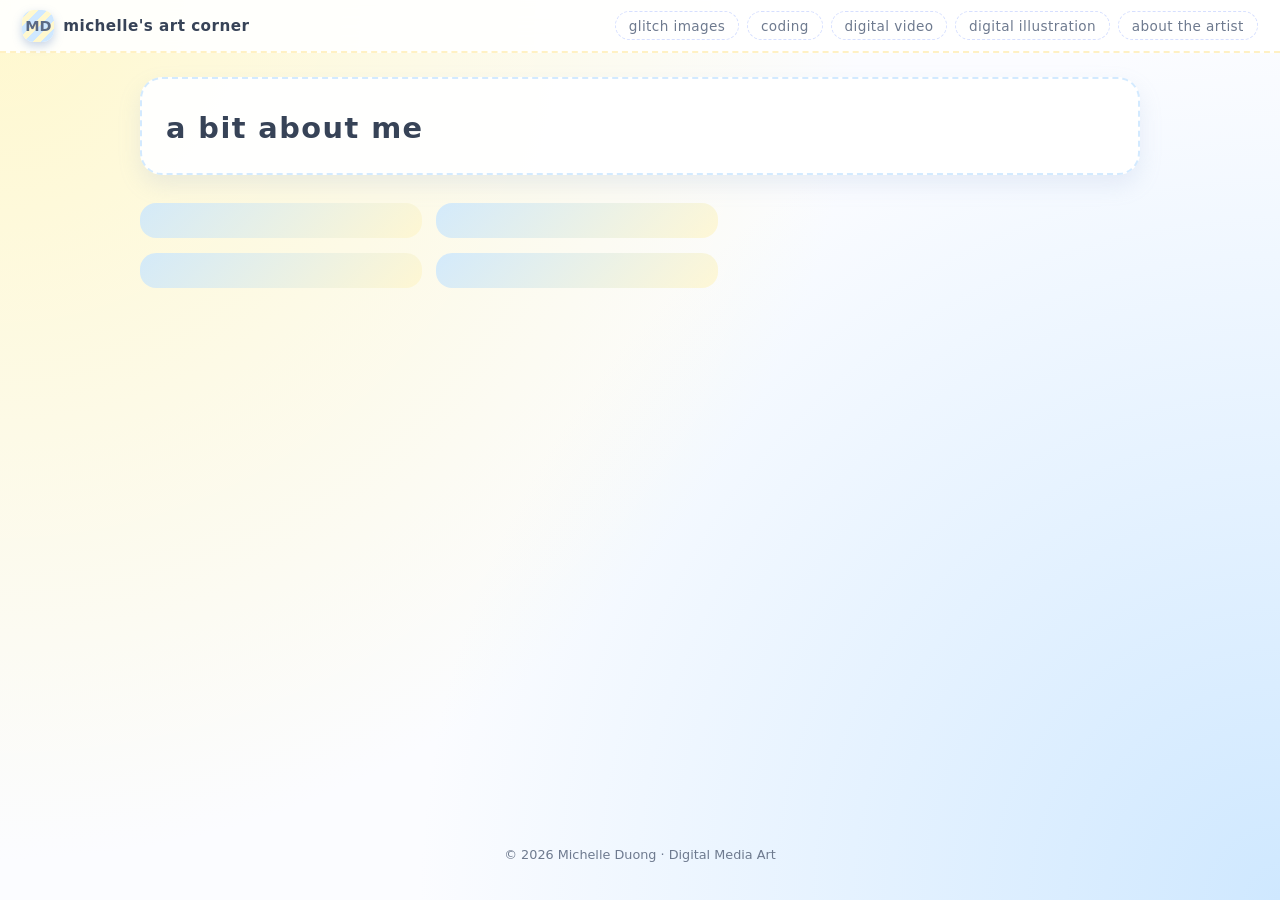
==== about.html @ b40e8d47 "Update about.html" ====
<!DOCTYPE html>
<html lang="en">
  <head>
    <meta charset="UTF-8" />
    <meta name="viewport" content="width=device-width, initial-scale=1.0" />
    <title>About Me</title>
    <link rel="stylesheet" href="styles.css" />
  </head>
  <body>
    <header class="site-header">
      <div class="logo-area">
        <span class="logo-mark">MD</span>
        <span class="logo-text">michelle's art corner</span>
      </div>
      <nav class="main-nav">
        <a href="glitch-images.html">Glitch Images</a>
        <a href="coding.html">Coding</a>
        <a href="digital-video.html">Digital Video</a>
        <a href="digital-illustration.html">Digital Illustration</a>
        <a href="about.html">About the Artist</a>
      </nav>
    </header>

    <main class="page">
      <header class="page-header">
        <h1 class="page-title">a bit about me</h1>
      </header>

      <section class="page-content">
        <div class="placeholder-grid">
          <div class="placeholder-tile"></div>
          <div class="placeholder-tile"></div>
          <div class="placeholder-tile"></div>
          <div class="placeholder-tile"></div>
        </div>
      </section>
    </main>

    <footer class="site-footer">
      <p>&copy; <span id="year"></span> Michelle Duong · Digital Media Art</p>
    </footer>
    <script>
      document.getElementById("year").textContent = new Date().getFullYear();
    </script>
  </body>
</html>
---- styles.css ----
:root {
  --blue-soft: #cfe8ff;
  --blue-deep: #7aa7e6;
  --yellow-soft: #fff8ce;
  --yellow-deep: #ffdf7d;
  --pink-soft: #ffd7ec;
  --text-main: #374357;
  --text-muted: #6e7a8f;
  --bg-main: #fbfcff;
  --card-radius: 20px;
  --shadow-soft: 0 12px 28px rgba(120, 150, 200, 0.18);
}

*,
*::before,
*::after {
  box-sizing: border-box;
}

body {
  margin: 0;
  font-family: "Comic Neue", system-ui, -apple-system, BlinkMacSystemFont,
    "Segoe UI", sans-serif;
  background:
    radial-gradient(circle at top left, var(--yellow-soft), transparent 55%),
    radial-gradient(circle at bottom right, var(--blue-soft), transparent 55%),
    var(--bg-main);
  color: var(--text-main);
  min-height: 100vh;
  display: flex;
  flex-direction: column;
}

a {
  color: inherit;
  text-decoration: none;
}

.site-header {
  position: sticky;
  top: 0;
  z-index: 10;
  backdrop-filter: blur(18px);
  background: rgba(255, 255, 255, 0.9);
  border-bottom: 2px dashed rgba(255, 240, 190, 0.9);
  display: flex;
  align-items: center;
  justify-content: space-between;
  padding: 0.6rem 1.4rem;
}

.logo-area {
  display: flex;
  align-items: center;
  gap: 0.55rem;
}

.logo-mark {
  width: 32px;
  height: 32px;
  border-radius: 12px;
  background: repeating-linear-gradient(
      135deg,
      var(--blue-soft),
      var(--blue-soft) 6px,
      var(--yellow-soft) 6px,
      var(--yellow-soft) 12px
    );
  display: flex;
  align-items: center;
  justify-content: center;
  font-weight: 700;
  font-size: 0.9rem;
  color: #5a6a85;
  box-shadow: 0 4px 10px rgba(120, 150, 200, 0.4);
}

.logo-text {
  font-weight: 600;
  font-size: 0.95rem;
  letter-spacing: 0.03em;
  text-transform: lowercase;
  color: var(--text-main);
}

.main-nav {
  display: flex;
  align-items: center;
  gap: 0.5rem;
  flex-wrap: wrap;
}

.main-nav a {
  padding: 0.35rem 0.8rem;
  border-radius: 999px;
  font-size: 0.85rem;
  letter-spacing: 0.03em;
  text-transform: lowercase;
  color: var(--text-muted);
  background: rgba(255, 255, 255, 0.9);
  border: 1px dashed rgba(210, 220, 255, 0.9);
  transition: all 0.16s ease-out;
}

.main-nav a:hover,
.main-nav a:focus {
  background: var(--yellow-soft);
  border-color: rgba(255, 210, 140, 0.9);
  color: var(--text-main);
  box-shadow: 0 6px 12px rgba(180, 160, 120, 0.25);
  transform: translateY(-1px) rotate(-1deg);
}

.page {
  width: 100%;
  max-width: 1040px;
  margin: 1.5rem auto 2.5rem;
  padding: 0 1.25rem;
  flex: 1;
}

.hero {
  text-align: center;
  padding: 2.2rem 1.5rem 2rem;
  border-radius: 26px;
  background:
    repeating-linear-gradient(
      135deg,
      rgba(255, 248, 206, 0.95),
      rgba(255, 248, 206, 0.95) 10px,
      rgba(207, 232, 255, 0.96) 10px,
      rgba(207, 232, 255, 0.96) 20px
    );
  box-shadow: var(--shadow-soft);
  position: relative;
  overflow: hidden;
}

.hero-tag {
  display: inline-flex;
  align-items: center;
  gap: 0.4rem;
  padding: 0.3rem 0.9rem;
  border-radius: 999px;
  background: rgba(255, 255, 255, 0.96);
  color: var(--text-muted);
  font-size: 0.8rem;
  letter-spacing: 0.09em;
  text-transform: lowercase;
  position: relative;
  z-index: 1;
}

.hero-tag::before {
  content: "✶";
  font-size: 0.9rem;
  color: var(--blue-deep);
}

.hero-title {
  margin: 1.1rem 0 0.4rem;
  font-size: clamp(2.2rem, 5vw, 3rem);
  letter-spacing: 0.06em;
  text-transform: lowercase;
  color: var(--text-main);
  position: relative;
  z-index: 1;
}

.hero-subtitle {
  margin: 0;
  max-width: 30rem;
  margin-inline: auto;
  font-size: 0.98rem;
  line-height: 1.5;
  color: var(--text-muted);
  position: relative;
  z-index: 1;
}

.grid {
  display: grid;
  grid-template-columns: repeat(auto-fit, minmax(230px, 1fr));
  gap: 1.3rem;
  margin-top: 2.25rem;
}

.card {
  padding: 1.4rem 1.3rem;
  border-radius: var(--card-radius);
  background: rgba(255, 255, 255, 0.94);
  border: 2px dashed rgba(255, 230, 190, 0.9);
  box-shadow: 0 6px 14px rgba(180, 170, 150, 0.16);
  transition: transform 0.16s ease-out, box-shadow 0.16s ease-out,
    background 0.16s ease-out;
}

.card:hover,
.card:focus {
  transform: translateY(-2px) rotate(-1.2deg);
  box-shadow: 0 10px 22px rgba(180, 170, 150, 0.28);
  background: radial-gradient(circle at top left, var(--pink-soft), #ffffff);
}

.card h2 {
  margin: 0 0 0.4rem;
  font-size: 1.15rem;
}

.card p {
  margin: 0;
  font-size: 0.9rem;
  color: var(--text-muted);
}

.card-wide {
  grid-column: 1 / -1;
}

.page-header {
  padding: 2rem 1.5rem 1.4rem;
  border-radius: 22px;
  background: rgba(255, 255, 255, 0.95);
  border: 2px dashed rgba(207, 232, 255, 0.9);
  box-shadow: 0 10px 22px rgba(150, 170, 210, 0.18);
  margin-bottom: 1.75rem;
}

.page-title {
  margin: 0 0 0.35rem;
  font-size: 1.8rem;
  letter-spacing: 0.05em;
  text-transform: lowercase;
}

.page-subtitle {
  margin: 0;
  font-size: 0.95rem;
  color: var(--text-muted);
  max-width: 30rem;
}

.page-content {
  display: grid;
  grid-template-columns: minmax(0, 1.6fr) minmax(0, 1.1fr);
  gap: 1.5rem;
  align-items: flex-start;
}

.note-card {
  padding: 1.3rem 1.2rem;
  border-radius: var(--card-radius);
  background: rgba(255, 255, 255, 0.9);
  border: 1px dashed rgba(106, 155, 216, 0.4);
  font-size: 0.9rem;
  color: var(--text-muted);
}

.note-card strong {
  color: var(--text-main);
}

.placeholder-grid {
  display: grid;
  grid-template-columns: repeat(2, minmax(0, 1fr));
  gap: 0.9rem;
}

.placeholder-tile {
  border-radius: 16px;
  padding: 1.1rem 1rem;
  background: linear-gradient(
    135deg,
    rgba(201, 230, 255, 0.8),
    rgba(255, 246, 205, 0.8)
  );
  font-size: 0.85rem;
  color: var(--text-main);
}

.placeholder-label {
  font-size: 0.75rem;
  letter-spacing: 0.1em;
  text-transform: uppercase;
  color: var(--text-muted);
  margin-bottom: 0.3rem;
}

.site-footer {
  padding: 1.3rem 1.5rem 1.6rem;
  text-align: center;
  font-size: 0.8rem;
  color: var(--text-muted);
}

@media (max-width: 720px) {
  .site-header {
    flex-direction: column;
    align-items: flex-start;
    gap: 0.5rem;
  }

  .page {
    margin-top: 1.1rem;
  }

  .hero {
    padding: 1.9rem 1.3rem 1.7rem;
  }

  .page-content {
    grid-template-columns: minmax(0, 1fr);
  }
}
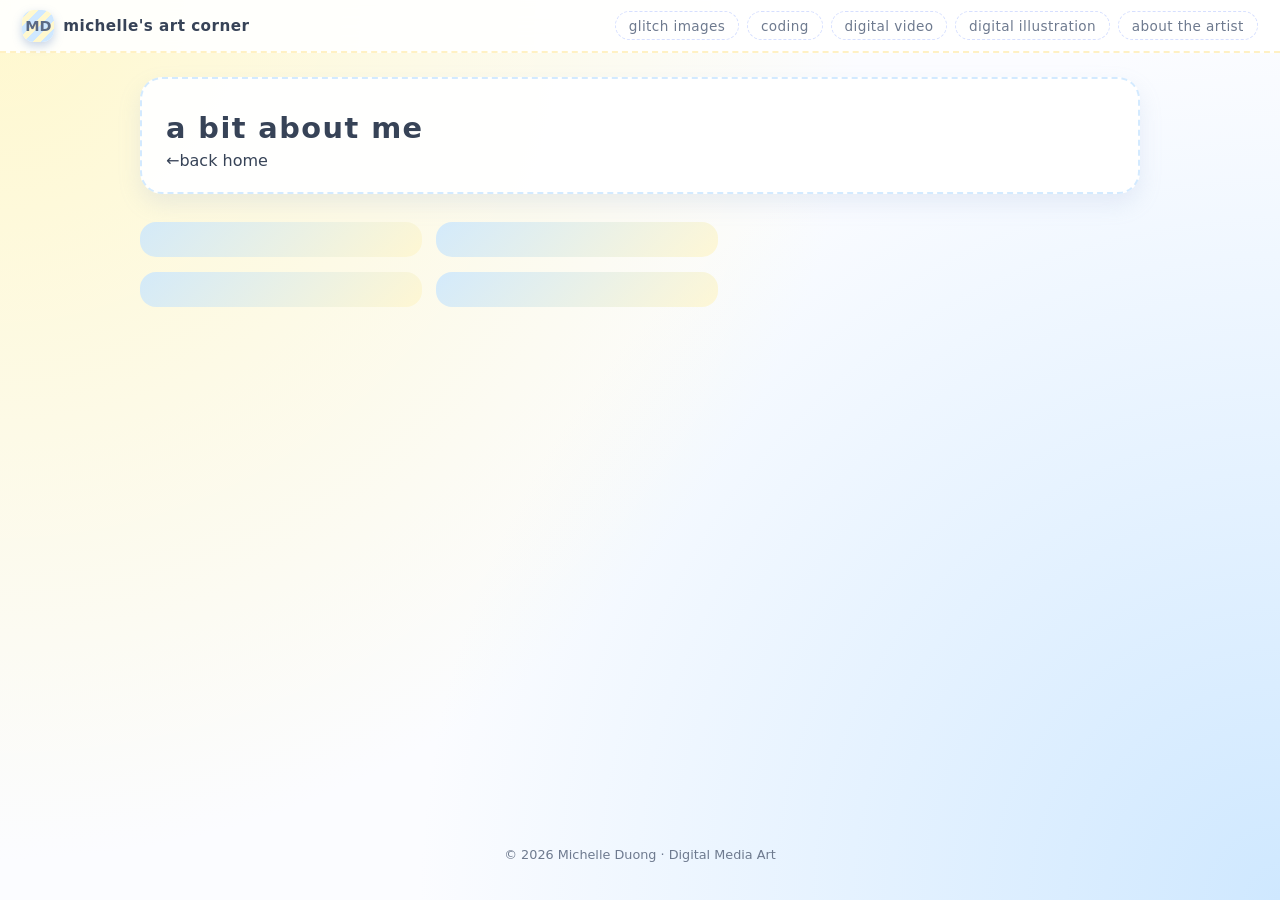
==== commit 19350991: "Update about.html" ====
--- a/about.html
+++ b/about.html
@@ -24,6 +24,7 @@
     <main class="page">
       <header class="page-header">
         <h1 class="page-title">a bit about me</h1>
+        <a class="back-home" href="index.html"><span>←</span>back home</a>
       </header>
 
       <section class="page-content">
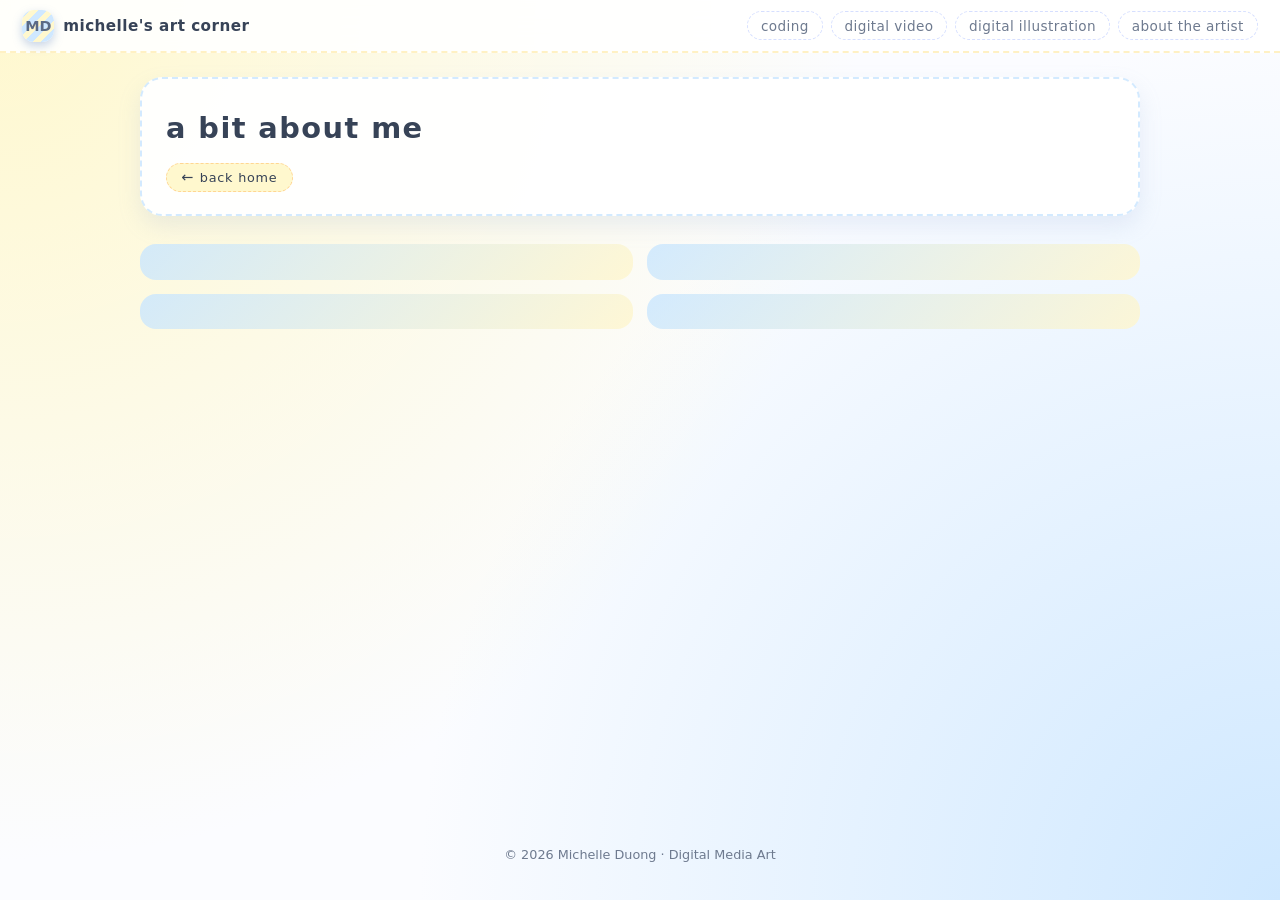
==== commit ddacfd6a: "Update about.html" ====
--- a/about.html
+++ b/about.html
@@ -13,7 +13,6 @@
         <span class="logo-text">michelle's art corner</span>
       </div>
       <nav class="main-nav">
-        <a href="glitch-images.html">Glitch Images</a>
         <a href="coding.html">Coding</a>
         <a href="digital-video.html">Digital Video</a>
         <a href="digital-illustration.html">Digital Illustration</a>
--- a/styles.css
+++ b/styles.css
@@ -226,6 +226,33 @@
   margin-bottom: 1.75rem;
 }
 
+.back-home {
+  display: inline-flex;
+  align-items: center;
+  gap: 0.35rem;
+  margin-top: 0.75rem;
+  padding: 0.35rem 0.9rem;
+  border-radius: 999px;
+  background: var(--yellow-soft);
+  border: 1px dashed rgba(255, 210, 140, 0.9);
+  font-size: 0.8rem;
+  letter-spacing: 0.06em;
+  text-transform: lowercase;
+  color: var(--text-main);
+  cursor: pointer;
+  transition: transform 0.12s ease-out, box-shadow 0.12s ease-out;
+}
+
+.back-home span {
+  font-size: 0.9rem;
+}
+
+.back-home:hover,
+.back-home:focus {
+  transform: translateY(-1px);
+  box-shadow: 0 6px 12px rgba(180, 160, 120, 0.28);
+}
+
 .page-title {
   margin: 0 0 0.35rem;
   font-size: 1.8rem;
@@ -242,9 +269,13 @@
 
 .page-content {
   display: grid;
-  grid-template-columns: minmax(0, 1.6fr) minmax(0, 1.1fr);
+  grid-template-columns: minmax(0, 1fr);
   gap: 1.5rem;
   align-items: flex-start;
+}
+
+.page-content.two-col {
+  grid-template-columns: minmax(0, 1.6fr) minmax(0, 1.1fr);
 }
 
 .note-card {
@@ -264,6 +295,76 @@
   display: grid;
   grid-template-columns: repeat(2, minmax(0, 1fr));
   gap: 0.9rem;
+}
+
+.glitch-gallery {
+  display: grid;
+  grid-template-columns: repeat(3, minmax(0, 1fr));
+  gap: 0.9rem;
+}
+
+.glitch-gallery .placeholder-tile {
+  padding: 0.75rem;
+}
+
+.glitch-gallery img {
+  width: 100%;
+  height: auto;
+  display: block;
+  border-radius: 14px;
+}
+
+.coding-gallery {
+  display: grid;
+  grid-template-columns: repeat(3, minmax(0, 1fr));
+  gap: 0.9rem;
+}
+
+.coding-card {
+  border-radius: 16px;
+  padding: 0.75rem;
+  background: linear-gradient(
+    135deg,
+    rgba(201, 230, 255, 0.8),
+    rgba(255, 246, 205, 0.8)
+  );
+}
+
+.coding-card img {
+  width: 100%;
+  height: auto;
+  display: block;
+  border-radius: 14px;
+}
+
+.coding-links {
+  display: grid;
+  gap: 0.45rem;
+  margin-top: 0.65rem;
+}
+
+.coding-links a {
+  display: inline-flex;
+  align-items: center;
+  justify-content: center;
+  padding: 0.35rem 0.75rem;
+  border-radius: 999px;
+  background: rgba(255, 255, 255, 0.85);
+  border: 1px dashed rgba(210, 220, 255, 0.95);
+  font-size: 0.82rem;
+  text-transform: lowercase;
+  letter-spacing: 0.03em;
+  color: var(--text-muted);
+  transition: transform 0.12s ease-out, box-shadow 0.12s ease-out,
+    background 0.12s ease-out;
+}
+
+.coding-links a:hover,
+.coding-links a:focus {
+  background: #fff;
+  color: var(--text-main);
+  transform: translateY(-1px);
+  box-shadow: 0 6px 12px rgba(150, 170, 210, 0.22);
 }
 
 .placeholder-tile {
@@ -278,6 +379,94 @@
   color: var(--text-main);
 }
 
+.video-grid {
+  display: grid;
+  grid-template-columns: repeat(2, minmax(0, 1fr));
+  gap: 1rem;
+}
+
+.video-card {
+  border-radius: 16px;
+  padding: 0.75rem;
+  background: linear-gradient(
+    135deg,
+    rgba(201, 230, 255, 0.8),
+    rgba(255, 246, 205, 0.8)
+  );
+  cursor: pointer;
+  transition: transform 0.14s ease-out, box-shadow 0.14s ease-out;
+}
+
+.video-card:hover,
+.video-card:focus-within {
+  transform: translateY(-2px);
+  box-shadow: 0 10px 22px rgba(150, 170, 210, 0.25);
+}
+
+.video-thumb {
+  width: 100%;
+  border-radius: 12px;
+  overflow: hidden;
+  position: relative;
+}
+
+.video-thumb video {
+  width: 100%;
+  display: block;
+  border-radius: 12px;
+}
+
+.video-label {
+  margin-top: 0.5rem;
+  font-size: 0.85rem;
+  text-transform: lowercase;
+  letter-spacing: 0.05em;
+  color: var(--text-main);
+}
+
+.video-modal {
+  position: fixed;
+  inset: 0;
+  background: rgba(20, 28, 40, 0.72);
+  display: none;
+  align-items: center;
+  justify-content: center;
+  z-index: 50;
+  padding: 1.5rem;
+}
+
+.video-modal.is-open {
+  display: flex;
+}
+
+.video-modal-inner {
+  position: relative;
+  max-width: 960px;
+  width: 100%;
+  background: #ffffff;
+  border-radius: 20px;
+  padding: 1rem;
+  box-shadow: 0 18px 40px rgba(0, 0, 0, 0.35);
+}
+
+.video-modal video {
+  width: 100%;
+  height: auto;
+  border-radius: 14px;
+  display: block;
+}
+
+.video-modal-close {
+  position: absolute;
+  top: 0.4rem;
+  right: 0.6rem;
+  border: none;
+  background: transparent;
+  font-size: 1.2rem;
+  cursor: pointer;
+  color: var(--text-muted);
+}
+
 .placeholder-label {
   font-size: 0.75rem;
   letter-spacing: 0.1em;
@@ -311,5 +500,17 @@
   .page-content {
     grid-template-columns: minmax(0, 1fr);
   }
-}
-
+
+  .glitch-gallery {
+    grid-template-columns: minmax(0, 1fr);
+  }
+
+  .coding-gallery {
+    grid-template-columns: minmax(0, 1fr);
+  }
+
+  .video-grid {
+    grid-template-columns: minmax(0, 1fr);
+  }
+}
+
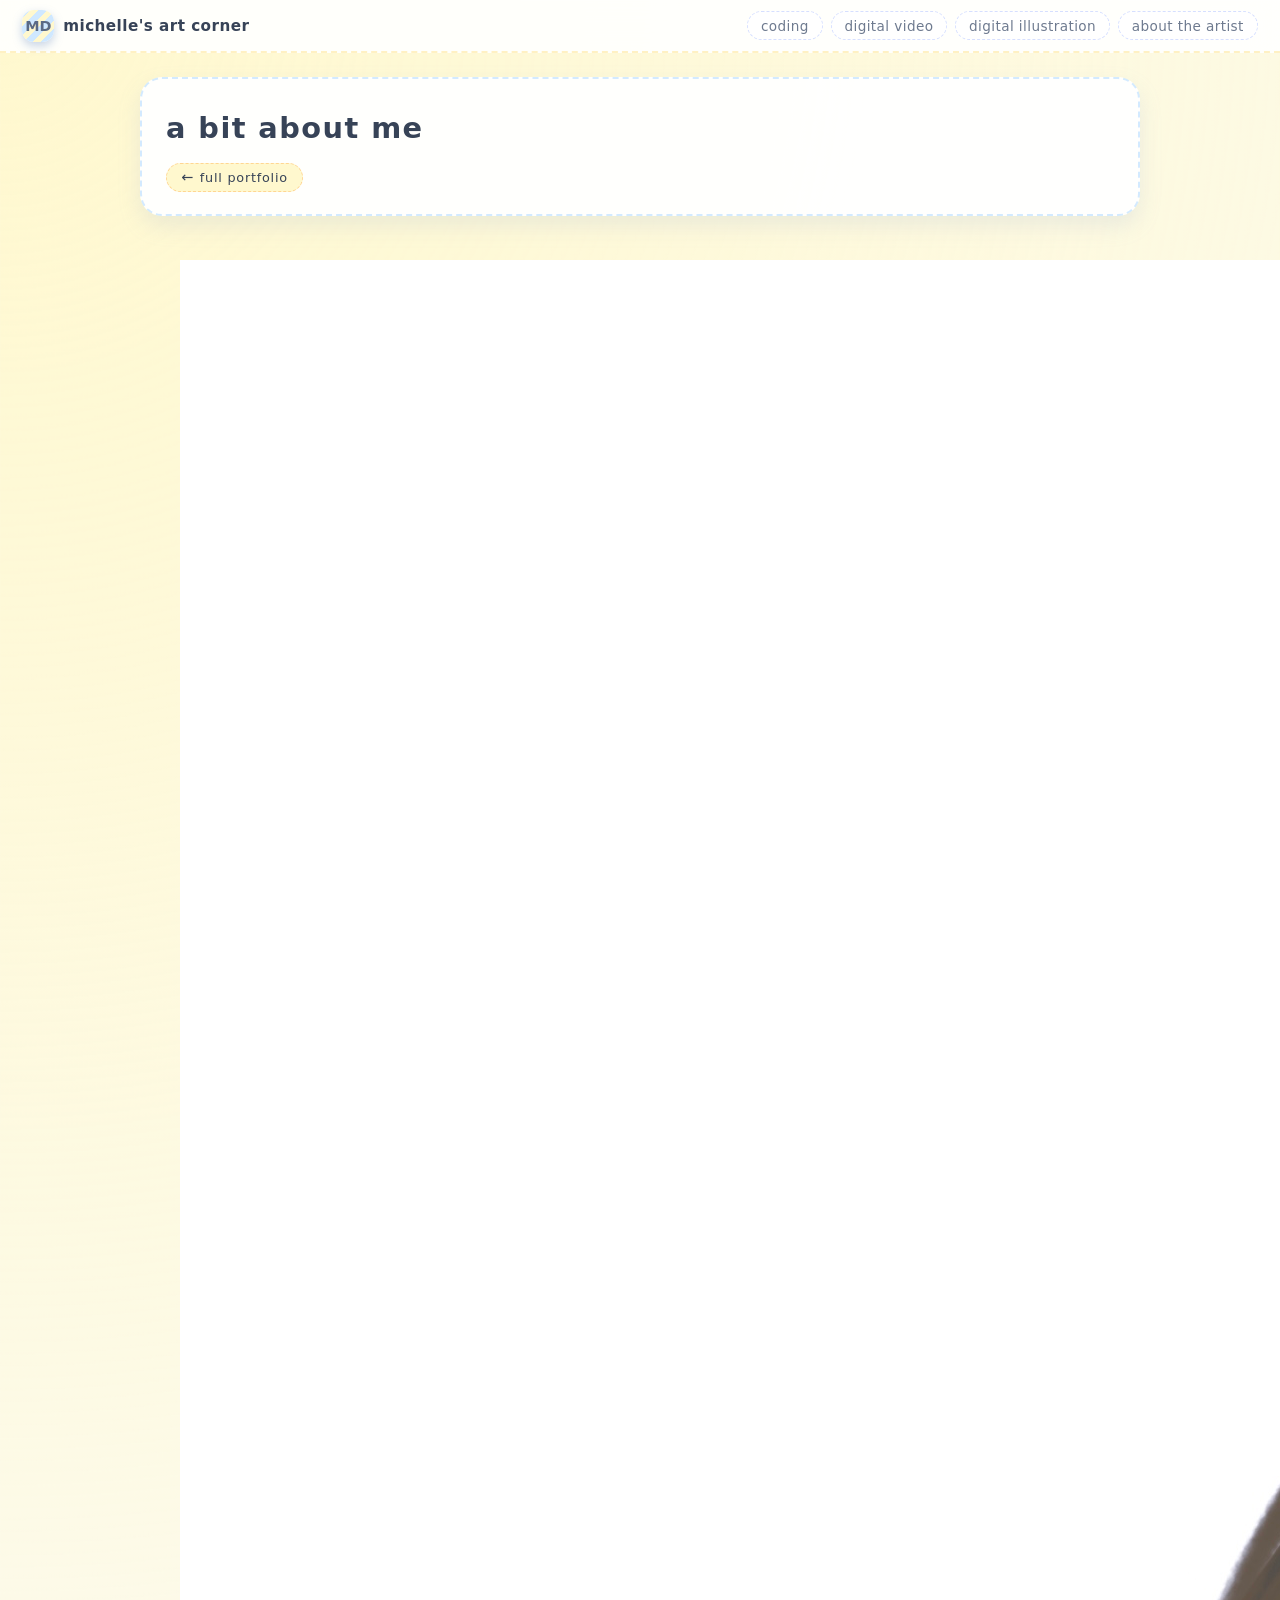
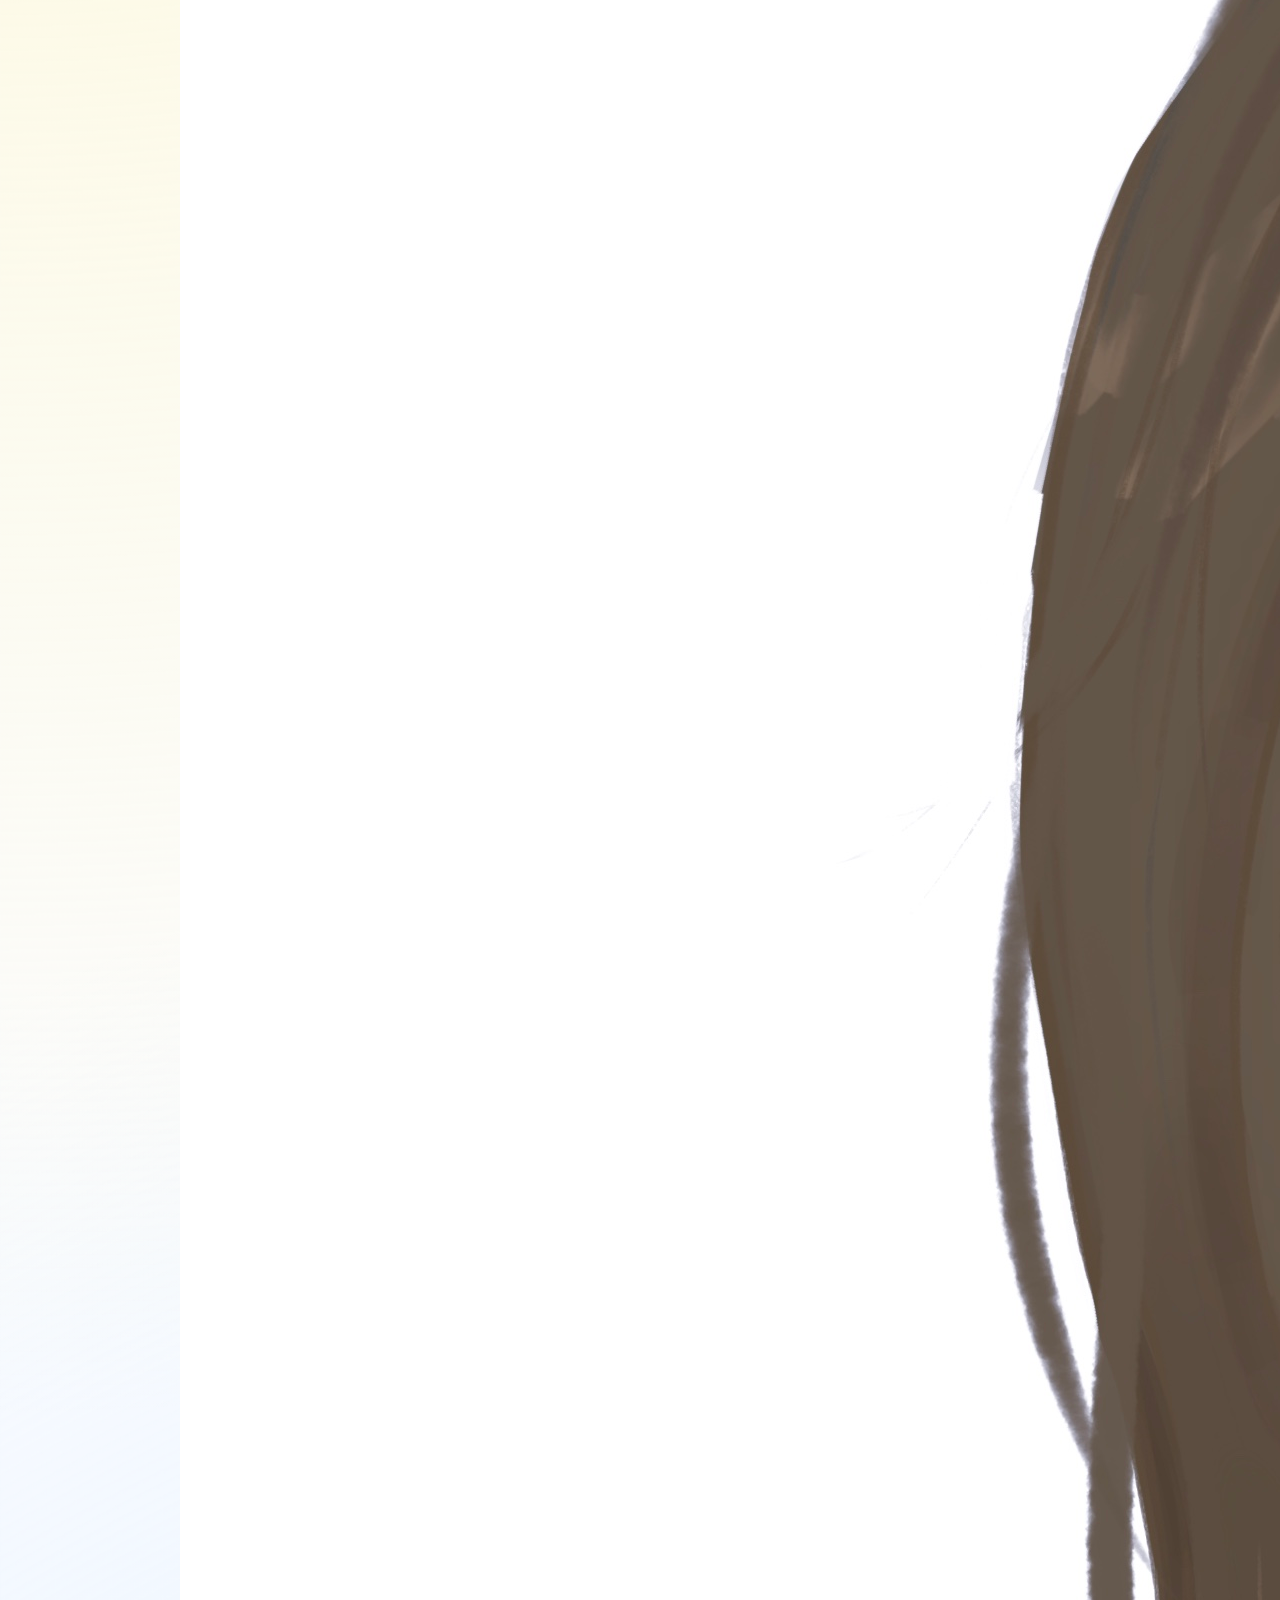
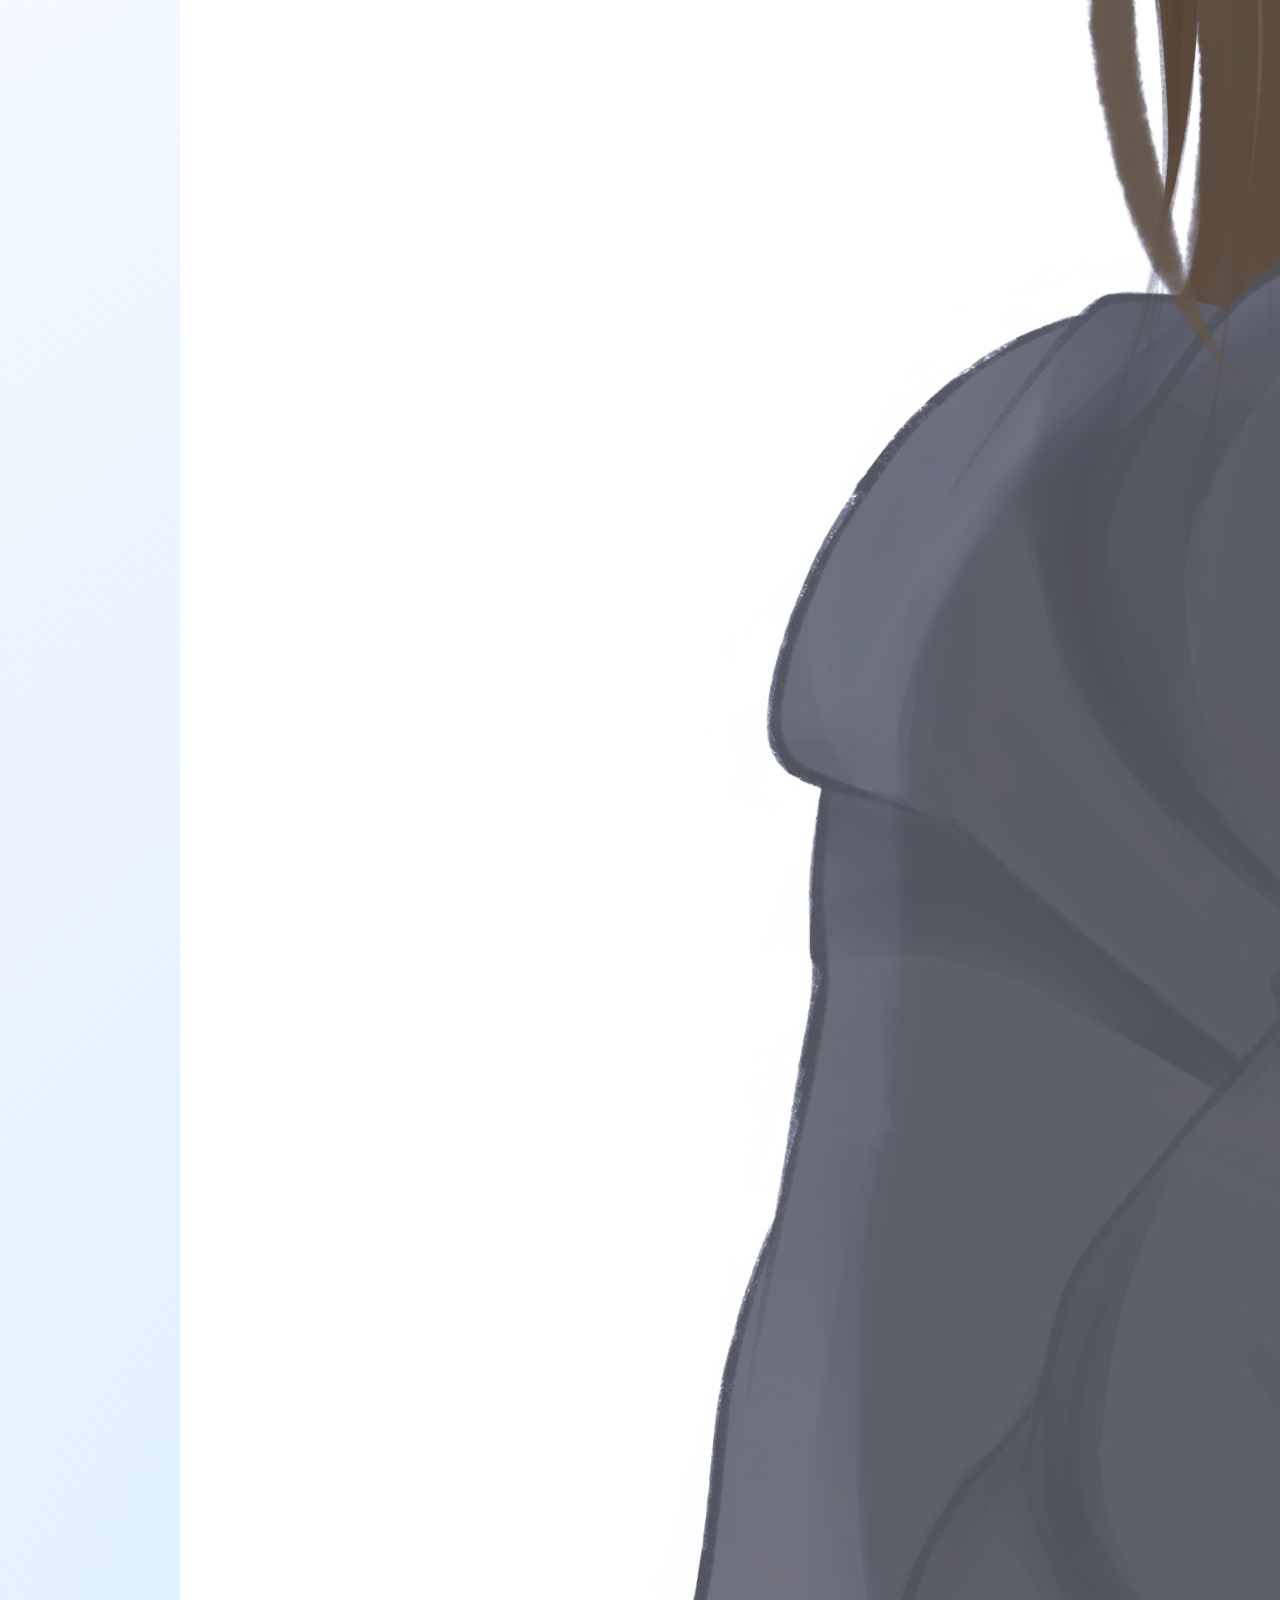
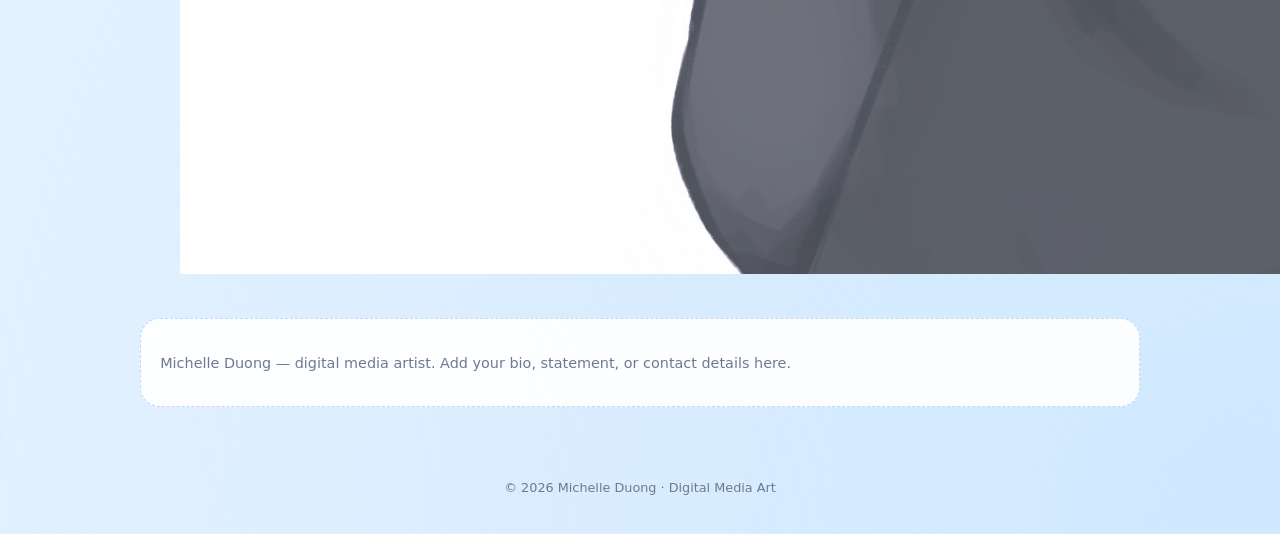
==== commit bbc94875: "Update about.html" ====
--- a/about.html
+++ b/about.html
@@ -8,30 +8,37 @@
   </head>
   <body>
     <header class="site-header">
-      <div class="logo-area">
-        <span class="logo-mark">MD</span>
-        <span class="logo-text">michelle's art corner</span>
-      </div>
-      <nav class="main-nav">
-        <a href="coding.html">Coding</a>
-        <a href="digital-video.html">Digital Video</a>
-        <a href="digital-illustration.html">Digital Illustration</a>
-        <a href="about.html">About the Artist</a>
+      <a href="index.html" class="logo-link" aria-label="home">
+        <div class="logo-area">
+          <span class="logo-mark">MD</span>
+          <span class="logo-text">michelle's art corner</span>
+        </div>
+      </a>
+      <nav class="main-nav" aria-label="site sections">
+        <a href="index.html#coding">Coding</a>
+        <a href="index.html#digital-video">Digital Video</a>
+        <a href="index.html#digital-illustration">Digital Illustration</a>
+        <a href="index.html#about">About the Artist</a>
       </nav>
     </header>
 
     <main class="page">
       <header class="page-header">
         <h1 class="page-title">a bit about me</h1>
-        <a class="back-home" href="index.html"><span>←</span>back home</a>
+        <a class="back-home" href="index.html#about"
+          ><span>←</span>full portfolio</a
+        >
       </header>
 
-      <section class="page-content">
-        <div class="placeholder-grid">
-          <div class="placeholder-tile"></div>
-          <div class="placeholder-tile"></div>
-          <div class="placeholder-tile"></div>
-          <div class="placeholder-tile"></div>
+      <section class="page-content about-home">
+        <figure class="about-photo">
+          <img src="images/michie.JPG" alt="Michelle Duong" />
+        </figure>
+        <div class="note-card about-copy">
+          <p>
+            Michelle Duong — digital media artist. Add your bio, statement, or
+            contact details here.
+          </p>
         </div>
       </section>
     </main>
@@ -44,4 +51,3 @@
     </script>
   </body>
 </html>
-
--- a/styles.css
+++ b/styles.css
@@ -195,6 +195,68 @@
     background 0.16s ease-out;
 }
 
+.card-has-preview {
+  padding: 0;
+  overflow: hidden;
+  display: flex;
+  flex-direction: column;
+}
+
+.card-has-preview h2 {
+  margin: 0;
+  padding: 1rem 1.3rem 1.35rem;
+}
+
+.card-preview {
+  width: 100%;
+  min-height: 7.5rem;
+  background: rgba(230, 236, 248, 0.5);
+}
+
+.card-preview img,
+.card-preview video {
+  width: 100%;
+  height: 100%;
+  display: block;
+  object-fit: cover;
+}
+
+.card-preview-grid {
+  display: grid;
+  grid-template-columns: repeat(3, minmax(0, 1fr));
+  gap: 0;
+  aspect-ratio: 21 / 9;
+  min-height: 0;
+}
+
+.card-preview-grid-2 {
+  grid-template-columns: repeat(2, minmax(0, 1fr));
+  aspect-ratio: 16 / 9;
+}
+
+.card-preview-solo {
+  aspect-ratio: 21 / 9;
+  max-height: 12rem;
+}
+
+.card-preview-solo img {
+  object-position: center 20%;
+}
+
+.card-preview-video-row {
+  display: grid;
+  grid-template-columns: repeat(2, minmax(0, 1fr));
+  gap: 0;
+  aspect-ratio: 16 / 9;
+  min-height: 0;
+}
+
+.card-preview-video-cell {
+  min-height: 0;
+  overflow: hidden;
+  background: #1a1f2a;
+}
+
 .card:hover,
 .card:focus {
   transform: translateY(-2px) rotate(-1.2deg);
@@ -295,23 +357,6 @@
   display: grid;
   grid-template-columns: repeat(2, minmax(0, 1fr));
   gap: 0.9rem;
-}
-
-.glitch-gallery {
-  display: grid;
-  grid-template-columns: repeat(3, minmax(0, 1fr));
-  gap: 0.9rem;
-}
-
-.glitch-gallery .placeholder-tile {
-  padding: 0.75rem;
-}
-
-.glitch-gallery img {
-  width: 100%;
-  height: auto;
-  display: block;
-  border-radius: 14px;
 }
 
 .coding-gallery {
@@ -501,10 +546,6 @@
     grid-template-columns: minmax(0, 1fr);
   }
 
-  .glitch-gallery {
-    grid-template-columns: minmax(0, 1fr);
-  }
-
   .coding-gallery {
     grid-template-columns: minmax(0, 1fr);
   }
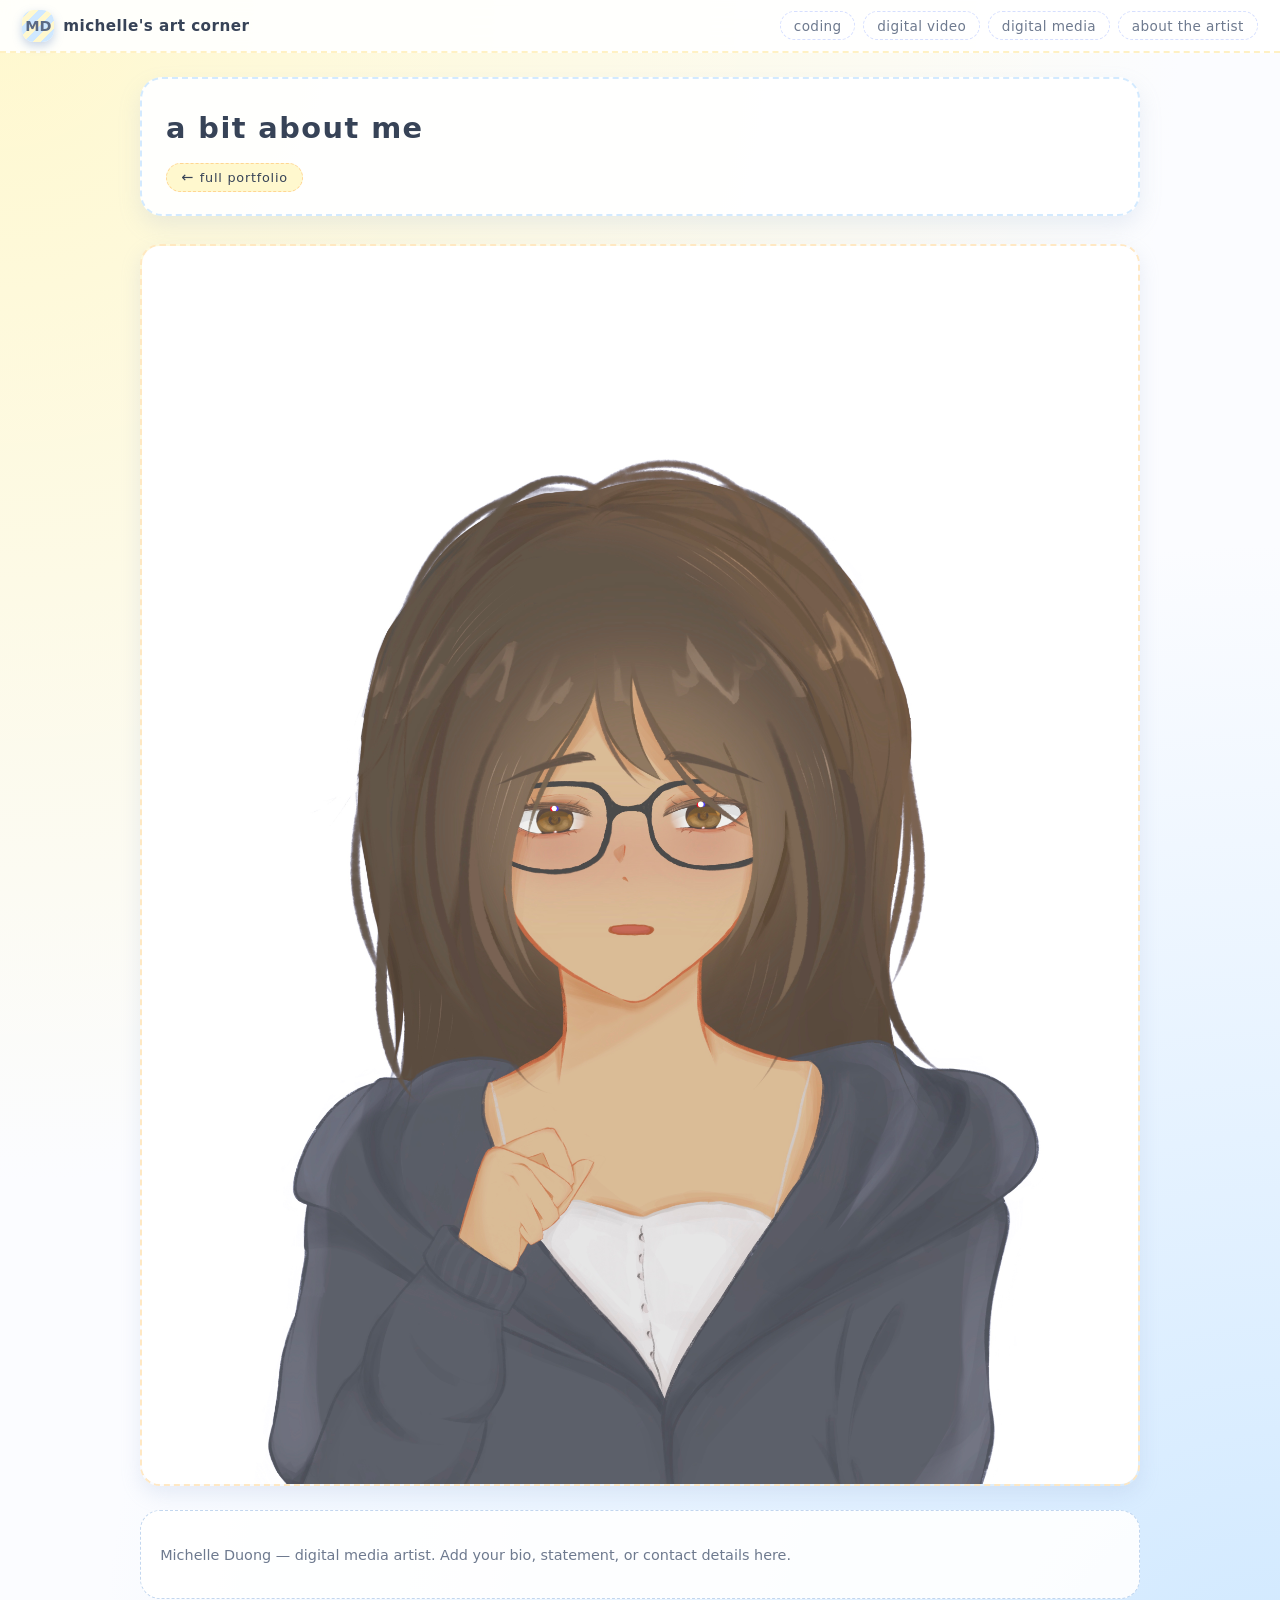
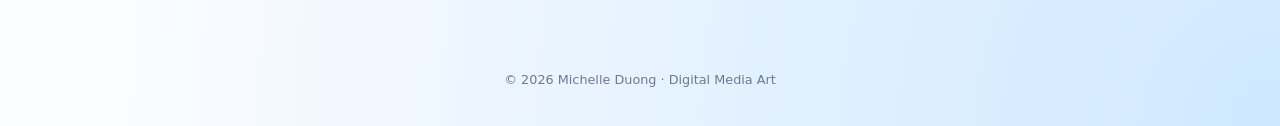
==== commit 97e9e607: "Update about.html" ====
--- a/about.html
+++ b/about.html
@@ -17,7 +17,7 @@
       <nav class="main-nav" aria-label="site sections">
         <a href="index.html#coding">Coding</a>
         <a href="index.html#digital-video">Digital Video</a>
-        <a href="index.html#digital-illustration">Digital Illustration</a>
+        <a href="index.html#digital-media">Digital Media</a>
         <a href="index.html#about">About the Artist</a>
       </nav>
     </header>
--- a/styles.css
+++ b/styles.css
@@ -36,6 +36,17 @@
   text-decoration: none;
 }
 
+.logo-link {
+  color: inherit;
+  text-decoration: none;
+}
+
+.logo-link:focus-visible {
+  outline: 2px solid var(--blue-deep);
+  outline-offset: 3px;
+  border-radius: 12px;
+}
+
 .site-header {
   position: sticky;
   top: 0;
@@ -117,6 +128,107 @@
   margin: 1.5rem auto 2.5rem;
   padding: 0 1.25rem;
   flex: 1;
+}
+
+.page-home {
+  display: flex;
+  flex-direction: column;
+  gap: 2.5rem;
+  margin-bottom: 3rem;
+}
+
+.home-section {
+  scroll-margin-top: 5.5rem;
+}
+
+.home-section-header {
+  padding: 1.35rem 1.4rem 1rem;
+  border-radius: 22px;
+  background: rgba(255, 255, 255, 0.95);
+  border: 2px dashed rgba(207, 232, 255, 0.9);
+  box-shadow: 0 10px 22px rgba(150, 170, 210, 0.14);
+  margin-bottom: 1.25rem;
+}
+
+.home-section-title {
+  margin: 0 0 0.35rem;
+  font-size: 1.65rem;
+  letter-spacing: 0.05em;
+  text-transform: lowercase;
+}
+
+.home-section-lead {
+  margin: 0;
+  font-size: 0.92rem;
+  color: var(--text-muted);
+  line-height: 1.45;
+  max-width: 36rem;
+}
+
+.illustration-gallery {
+  display: grid;
+  grid-template-columns: repeat(auto-fit, minmax(260px, 1fr));
+  gap: 1.1rem;
+}
+
+.illustration-piece {
+  margin: 0;
+  border-radius: 16px;
+  padding: 0.75rem;
+  background: linear-gradient(
+    135deg,
+    rgba(201, 230, 255, 0.8),
+    rgba(255, 246, 205, 0.8)
+  );
+  transition: transform 0.14s ease-out, box-shadow 0.14s ease-out;
+}
+
+.illustration-piece img {
+  width: 100%;
+  height: auto;
+  display: block;
+  border-radius: 14px;
+  cursor: zoom-in;
+}
+
+.illustration-piece figcaption {
+  margin-top: 0.55rem;
+  font-size: 0.84rem;
+  letter-spacing: 0.04em;
+  text-transform: lowercase;
+  color: var(--text-main);
+}
+
+.illustration-piece:hover,
+.illustration-piece:focus-within {
+  transform: translateY(-2px);
+  box-shadow: 0 10px 22px rgba(150, 170, 210, 0.25);
+}
+
+.about-home {
+  display: grid;
+  grid-template-columns: minmax(0, 1fr) minmax(0, 1.15fr);
+  gap: 1.25rem;
+  align-items: start;
+}
+
+.about-photo {
+  margin: 0;
+  border-radius: var(--card-radius);
+  overflow: hidden;
+  border: 2px dashed rgba(255, 230, 190, 0.9);
+  box-shadow: 0 8px 20px rgba(150, 170, 210, 0.2);
+}
+
+.about-photo img {
+  width: 100%;
+  height: auto;
+  display: block;
+  vertical-align: middle;
+}
+
+.about-copy {
+  margin: 0;
 }
 
 .hero {
@@ -195,68 +307,6 @@
     background 0.16s ease-out;
 }
 
-.card-has-preview {
-  padding: 0;
-  overflow: hidden;
-  display: flex;
-  flex-direction: column;
-}
-
-.card-has-preview h2 {
-  margin: 0;
-  padding: 1rem 1.3rem 1.35rem;
-}
-
-.card-preview {
-  width: 100%;
-  min-height: 7.5rem;
-  background: rgba(230, 236, 248, 0.5);
-}
-
-.card-preview img,
-.card-preview video {
-  width: 100%;
-  height: 100%;
-  display: block;
-  object-fit: cover;
-}
-
-.card-preview-grid {
-  display: grid;
-  grid-template-columns: repeat(3, minmax(0, 1fr));
-  gap: 0;
-  aspect-ratio: 21 / 9;
-  min-height: 0;
-}
-
-.card-preview-grid-2 {
-  grid-template-columns: repeat(2, minmax(0, 1fr));
-  aspect-ratio: 16 / 9;
-}
-
-.card-preview-solo {
-  aspect-ratio: 21 / 9;
-  max-height: 12rem;
-}
-
-.card-preview-solo img {
-  object-position: center 20%;
-}
-
-.card-preview-video-row {
-  display: grid;
-  grid-template-columns: repeat(2, minmax(0, 1fr));
-  gap: 0;
-  aspect-ratio: 16 / 9;
-  min-height: 0;
-}
-
-.card-preview-video-cell {
-  min-height: 0;
-  overflow: hidden;
-  background: #1a1f2a;
-}
-
 .card:hover,
 .card:focus {
   transform: translateY(-2px) rotate(-1.2deg);
@@ -450,15 +500,28 @@
 
 .video-thumb {
   width: 100%;
+  aspect-ratio: 16 / 9;
   border-radius: 12px;
   overflow: hidden;
   position: relative;
+  background: #1a1f2a;
 }
 
 .video-thumb video {
   width: 100%;
+  height: 100%;
   display: block;
+  object-fit: cover;
   border-radius: 12px;
+}
+
+.video-card:focus {
+  outline: 2px solid var(--blue-deep);
+  outline-offset: 3px;
+}
+
+.video-card:focus:not(:focus-visible) {
+  outline: none;
 }
 
 .video-label {
@@ -512,6 +575,150 @@
   color: var(--text-muted);
 }
 
+.image-modal {
+  position: fixed;
+  inset: 0;
+  background: rgba(20, 28, 40, 0.78);
+  display: none;
+  align-items: center;
+  justify-content: center;
+  z-index: 60;
+  padding: 1.5rem;
+}
+
+.image-modal.is-open {
+  display: flex;
+}
+
+.image-modal-inner {
+  position: relative;
+  width: min(92vw, 1100px);
+  max-height: 92vh;
+  background: #ffffff;
+  border-radius: 20px;
+  padding: 0.85rem 0.85rem 1.05rem;
+  box-shadow: 0 18px 40px rgba(0, 0, 0, 0.35);
+}
+
+.image-modal img {
+  width: 100%;
+  max-height: calc(92vh - 5rem);
+  object-fit: contain;
+  display: block;
+  border-radius: 14px;
+}
+
+.image-modal-close {
+  position: absolute;
+  top: 0.3rem;
+  right: 0.6rem;
+  border: none;
+  background: transparent;
+  font-size: 1.2rem;
+  cursor: pointer;
+  color: var(--text-muted);
+}
+
+.description-modal {
+  position: fixed;
+  inset: 0;
+  background: rgba(20, 28, 40, 0.78);
+  display: none;
+  align-items: center;
+  justify-content: center;
+  z-index: 55;
+  padding: 1.5rem;
+}
+
+.description-modal.is-open {
+  display: flex;
+}
+
+.description-modal-inner {
+  position: relative;
+  width: min(92vw, 520px);
+  max-height: min(85vh, 640px);
+  overflow: auto;
+  background: #ffffff;
+  border-radius: 20px;
+  padding: 1.35rem 1.4rem 1.5rem;
+  box-shadow: 0 18px 40px rgba(0, 0, 0, 0.35);
+}
+
+.description-modal-inner h3 {
+  margin: 0 0 0.65rem;
+  font-size: 1.35rem;
+  letter-spacing: 0.04em;
+  text-transform: lowercase;
+  color: var(--text-main);
+  padding-right: 2rem;
+}
+
+.description-modal-inner p {
+  margin: 0;
+  font-size: 0.95rem;
+  line-height: 1.55;
+  color: var(--text-muted);
+  white-space: pre-line;
+}
+
+.description-modal-inner p i,
+.description-modal-inner p em {
+  font-style: italic;
+  color: var(--text-main);
+}
+
+.description-modal-close {
+  position: absolute;
+  top: 0.45rem;
+  right: 0.55rem;
+  border: none;
+  background: transparent;
+  font-size: 1.2rem;
+  cursor: pointer;
+  color: var(--text-muted);
+}
+
+.description-modal-actions {
+  display: flex;
+  flex-wrap: wrap;
+  gap: 0.55rem;
+  margin-top: 1.15rem;
+}
+
+.description-modal-actions:empty {
+  display: none;
+  margin-top: 0;
+}
+
+.description-action-btn {
+  display: inline-flex;
+  align-items: center;
+  justify-content: center;
+  padding: 0.4rem 1rem;
+  border-radius: 999px;
+  background: var(--yellow-soft);
+  border: 1px dashed rgba(255, 210, 140, 0.9);
+  font-size: 0.82rem;
+  letter-spacing: 0.04em;
+  text-transform: lowercase;
+  color: var(--text-main);
+  cursor: pointer;
+  font-family: inherit;
+  transition: transform 0.12s ease-out, box-shadow 0.12s ease-out;
+}
+
+.description-action-btn:hover,
+.description-action-btn:focus {
+  transform: translateY(-1px);
+  box-shadow: 0 6px 12px rgba(180, 160, 120, 0.28);
+}
+
+[data-artwork-box].coding-card,
+[data-artwork-box].illustration-piece {
+  cursor: pointer;
+}
+
 .placeholder-label {
   font-size: 0.75rem;
   letter-spacing: 0.1em;
@@ -553,5 +760,9 @@
   .video-grid {
     grid-template-columns: minmax(0, 1fr);
   }
-}
-
+
+  .about-home {
+    grid-template-columns: minmax(0, 1fr);
+  }
+}
+
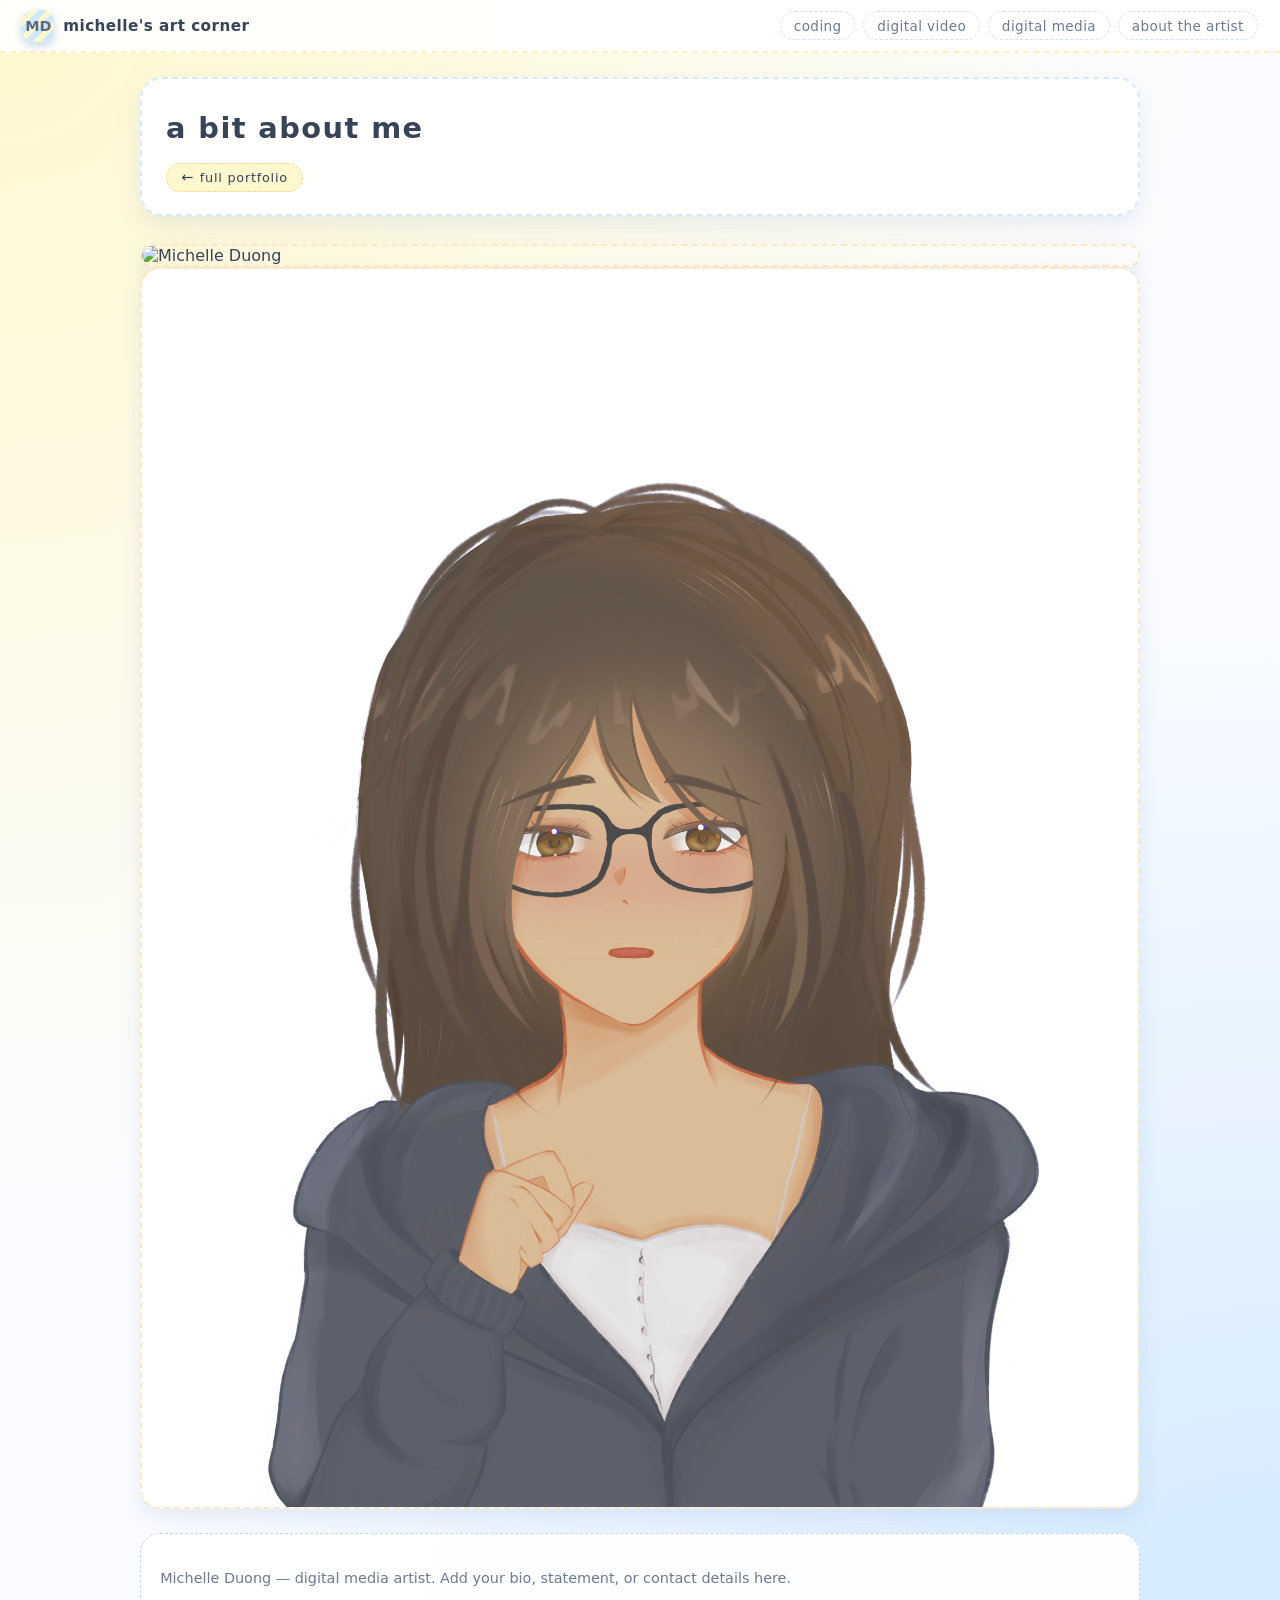
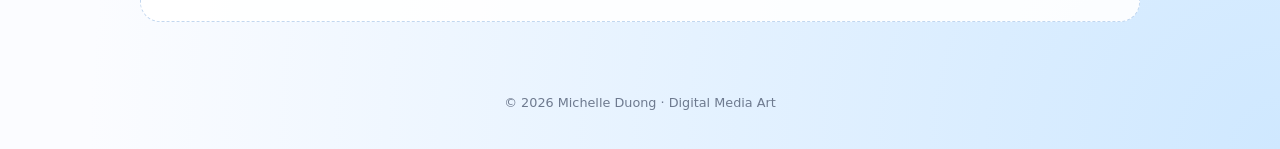
==== commit 29eb69c3: "Update about.html" ====
--- a/about.html
+++ b/about.html
@@ -31,9 +31,14 @@
       </header>
 
       <section class="page-content about-home">
-        <figure class="about-photo">
-          <img src="images/michie.JPG" alt="Michelle Duong" />
-        </figure>
+        <div class="about-photos">
+          <figure class="about-photo">
+            <img src="images/michieirl.JPG" alt="Michelle Duong" />
+          </figure>
+          <figure class="about-photo">
+            <img src="images/michie.JPG" alt="Michelle Duong" />
+          </figure>
+        </div>
         <div class="note-card about-copy">
           <p>
             Michelle Duong — digital media artist. Add your bio, statement, or
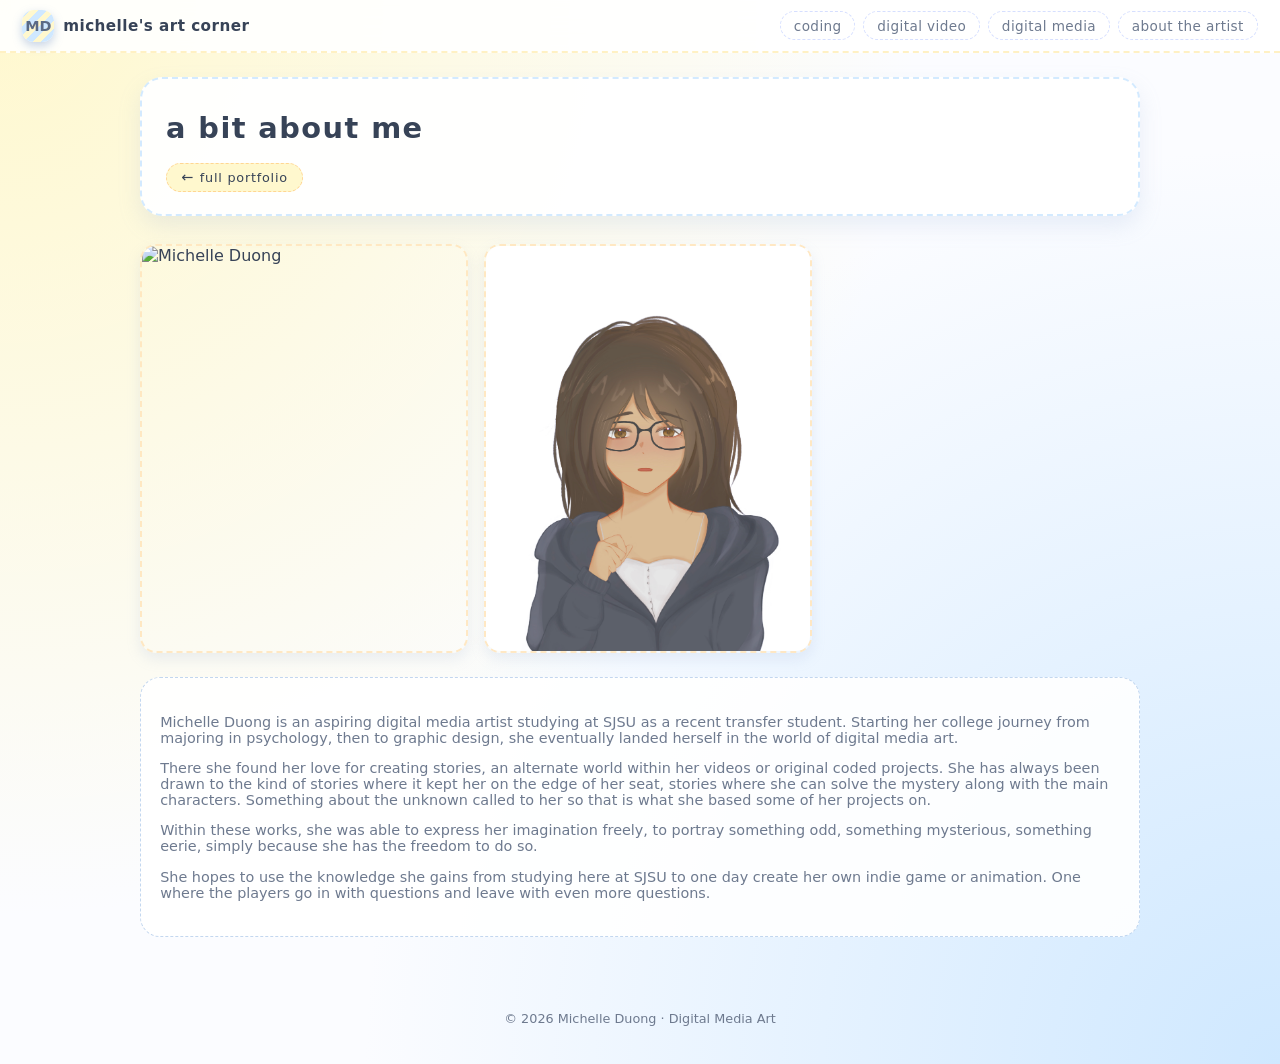
==== commit 88f0c3f1: "Update about.html" ====
--- a/about.html
+++ b/about.html
@@ -41,8 +41,28 @@
         </div>
         <div class="note-card about-copy">
           <p>
-            Michelle Duong — digital media artist. Add your bio, statement, or
-            contact details here.
+            Michelle Duong is an aspiring digital media artist studying at SJSU
+            as a recent transfer student. Starting her college journey from
+            majoring in psychology, then to graphic design, she eventually
+            landed herself in the world of digital media art.
+          </p>
+          <p>
+            There she found her love for creating stories, an alternate world
+            within her videos or original coded projects. She has always been
+            drawn to the kind of stories where it kept her on the edge of her
+            seat, stories where she can solve the mystery along with the main
+            characters. Something about the unknown called to her so that is
+            what she based some of her projects on.
+          </p>
+          <p>
+            Within these works, she was able to express her imagination freely,
+            to portray something odd, something mysterious, something eerie,
+            simply because she has the freedom to do so.
+          </p>
+          <p>
+            She hopes to use the knowledge she gains from studying here at SJSU
+            to one day create her own indie game or animation. One where the
+            players go in with questions and leave with even more questions.
           </p>
         </div>
       </section>
--- a/styles.css
+++ b/styles.css
@@ -212,17 +212,27 @@
   align-items: start;
 }
 
+.about-photos {
+  display: grid;
+  grid-template-columns: repeat(2, minmax(0, 1fr));
+  gap: 1rem;
+  width: 100%;
+  max-width: min(100%, 42rem);
+  min-width: 0;
+}
+
 .about-photo {
   margin: 0;
-  border-radius: var(--card-radius);
+  border-radius: 16px;
   overflow: hidden;
   border: 2px dashed rgba(255, 230, 190, 0.9);
-  box-shadow: 0 8px 20px rgba(150, 170, 210, 0.2);
+  box-shadow: 0 6px 14px rgba(150, 170, 210, 0.18);
 }
 
 .about-photo img {
   width: 100%;
-  height: auto;
+  aspect-ratio: 4 / 5;
+  object-fit: cover;
   display: block;
   vertical-align: middle;
 }
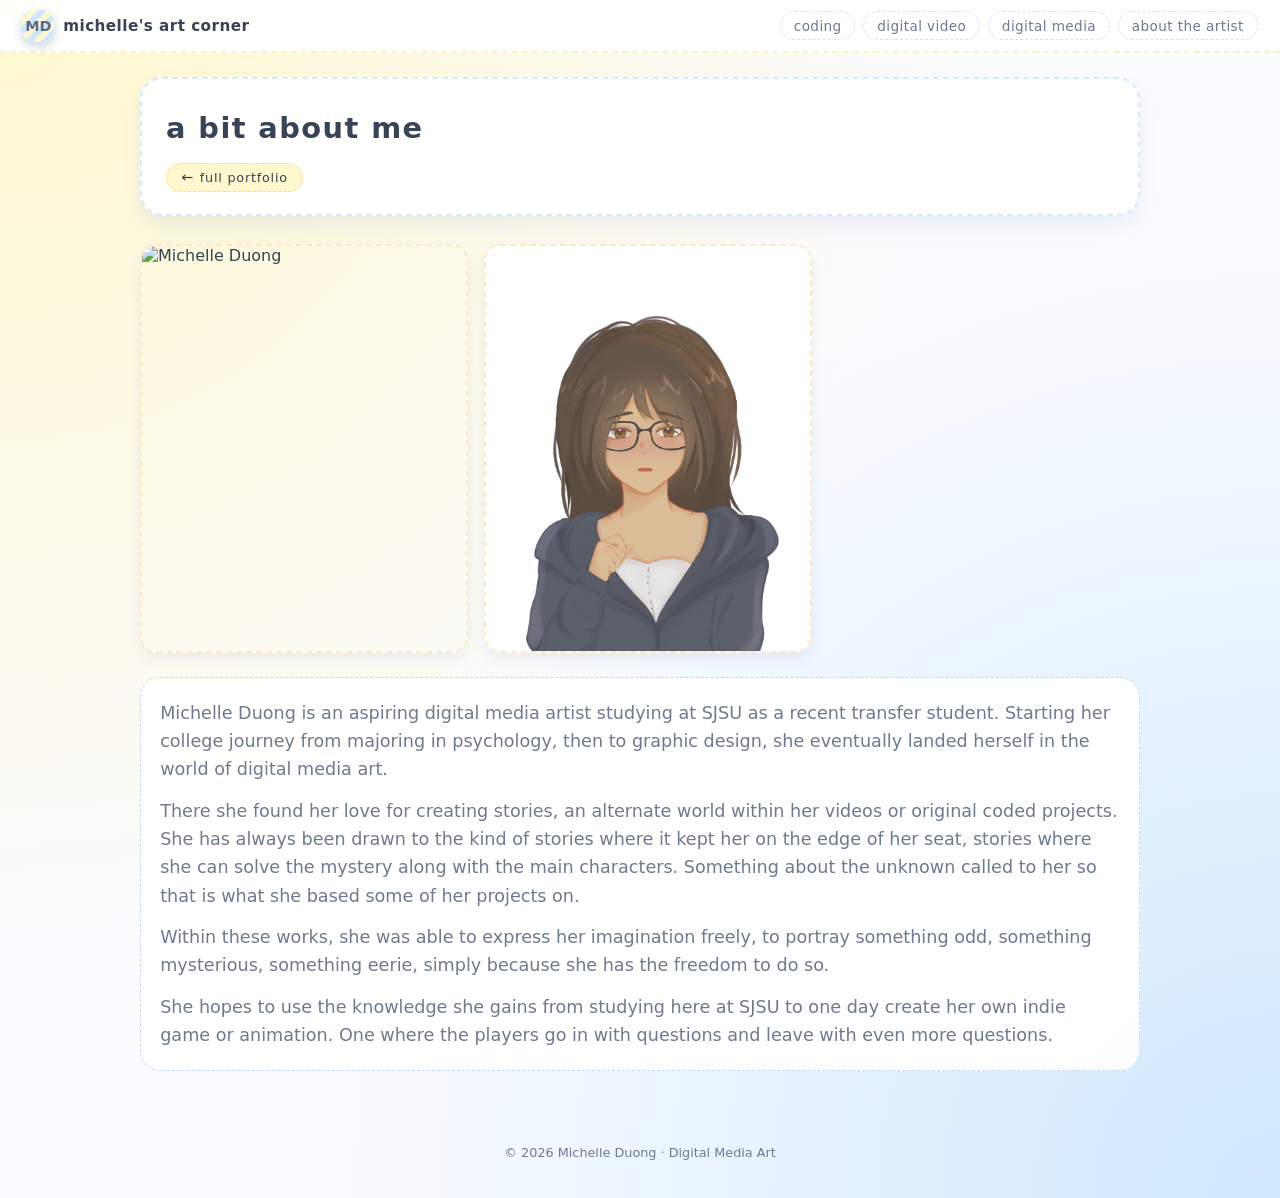
==== commit fa83e183: "Update about.html" ====
--- a/about.html
+++ b/about.html
@@ -3,8 +3,13 @@
   <head>
     <meta charset="UTF-8" />
     <meta name="viewport" content="width=device-width, initial-scale=1.0" />
+    <meta
+      http-equiv="Cache-Control"
+      content="no-cache, no-store, must-revalidate"
+    />
+    <meta http-equiv="Pragma" content="no-cache" />
     <title>About Me</title>
-    <link rel="stylesheet" href="styles.css" />
+    <link rel="stylesheet" href="styles.css?v=2" />
   </head>
   <body>
     <header class="site-header">
--- a/styles.css
+++ b/styles.css
@@ -239,6 +239,14 @@
 
 .about-copy {
   margin: 0;
+}
+
+.about-copy p {
+  margin: 0;
+}
+
+.about-copy p + p {
+  margin-top: 0.85rem;
 }
 
 .hero {
@@ -413,6 +421,11 @@
   color: var(--text-main);
 }
 
+.note-card.about-copy {
+  font-size: 1.1rem;
+  line-height: 1.6;
+}
+
 .placeholder-grid {
   display: grid;
   grid-template-columns: repeat(2, minmax(0, 1fr));
